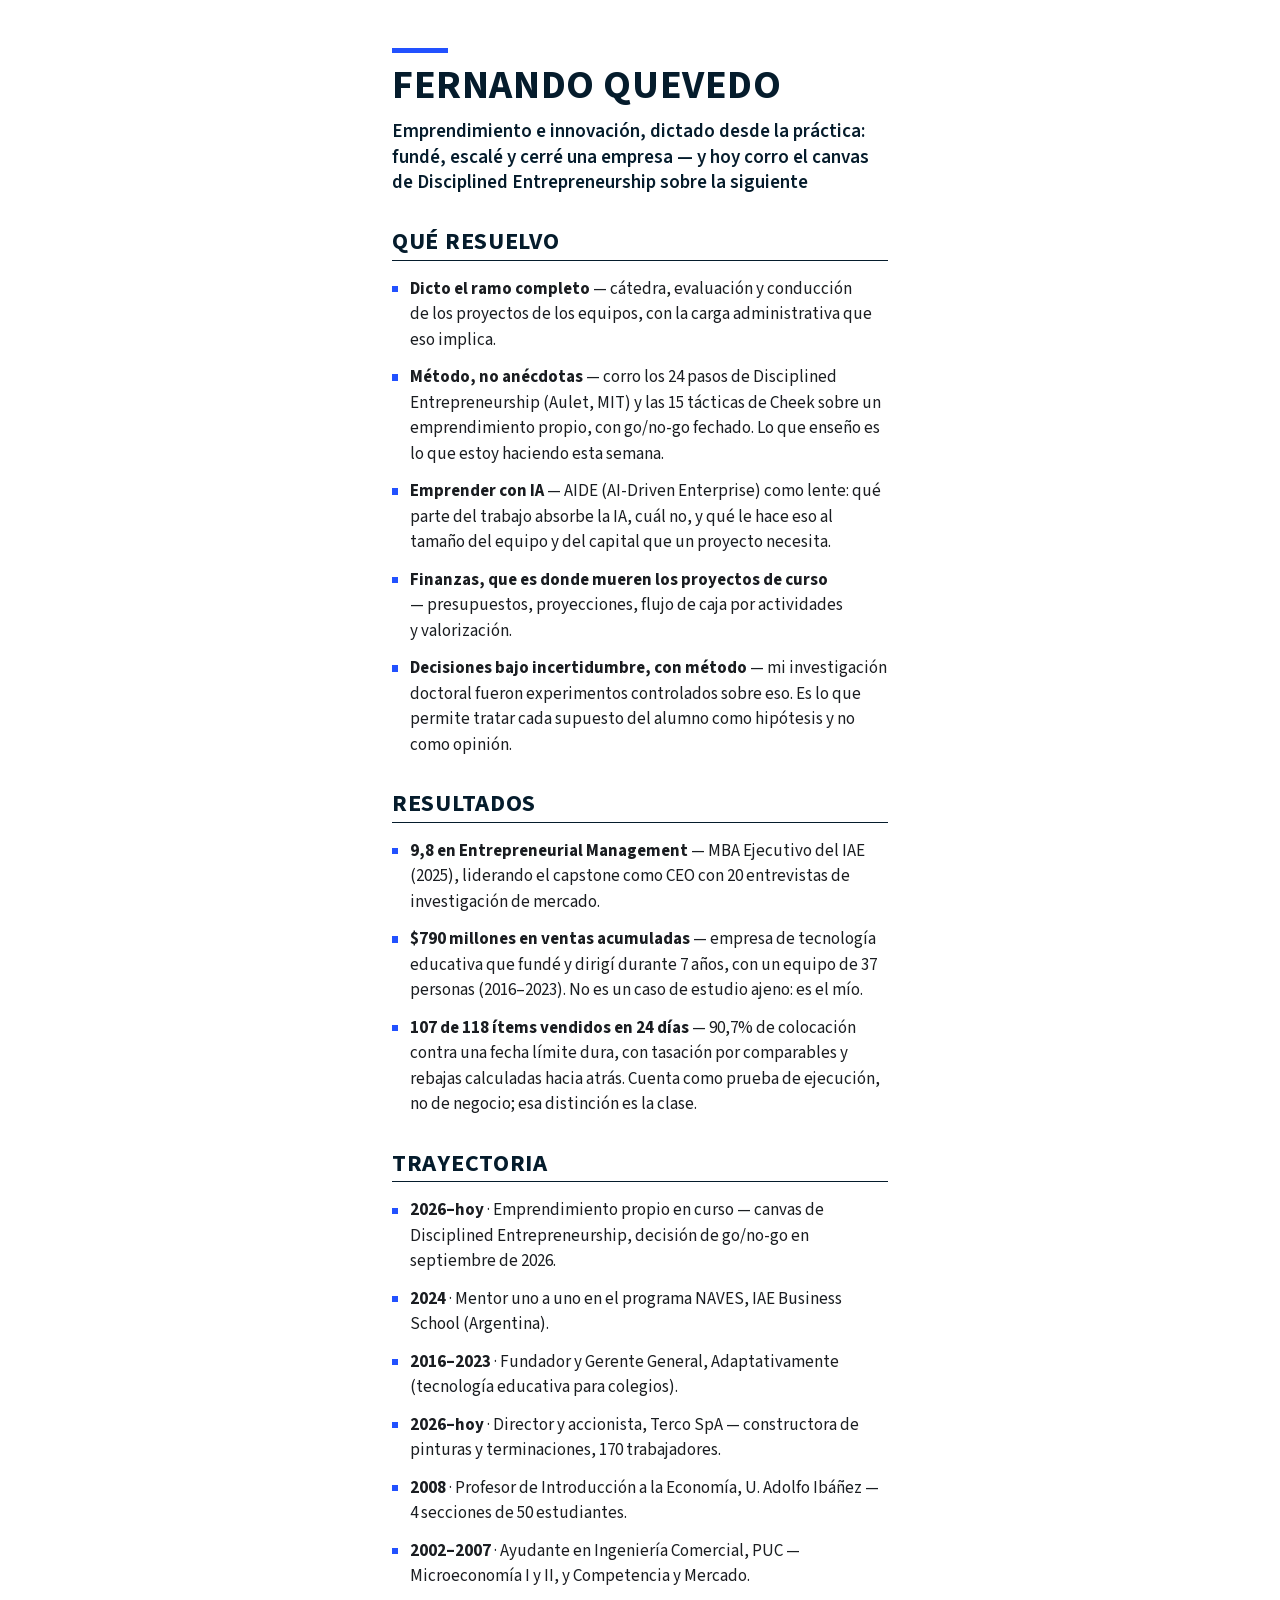
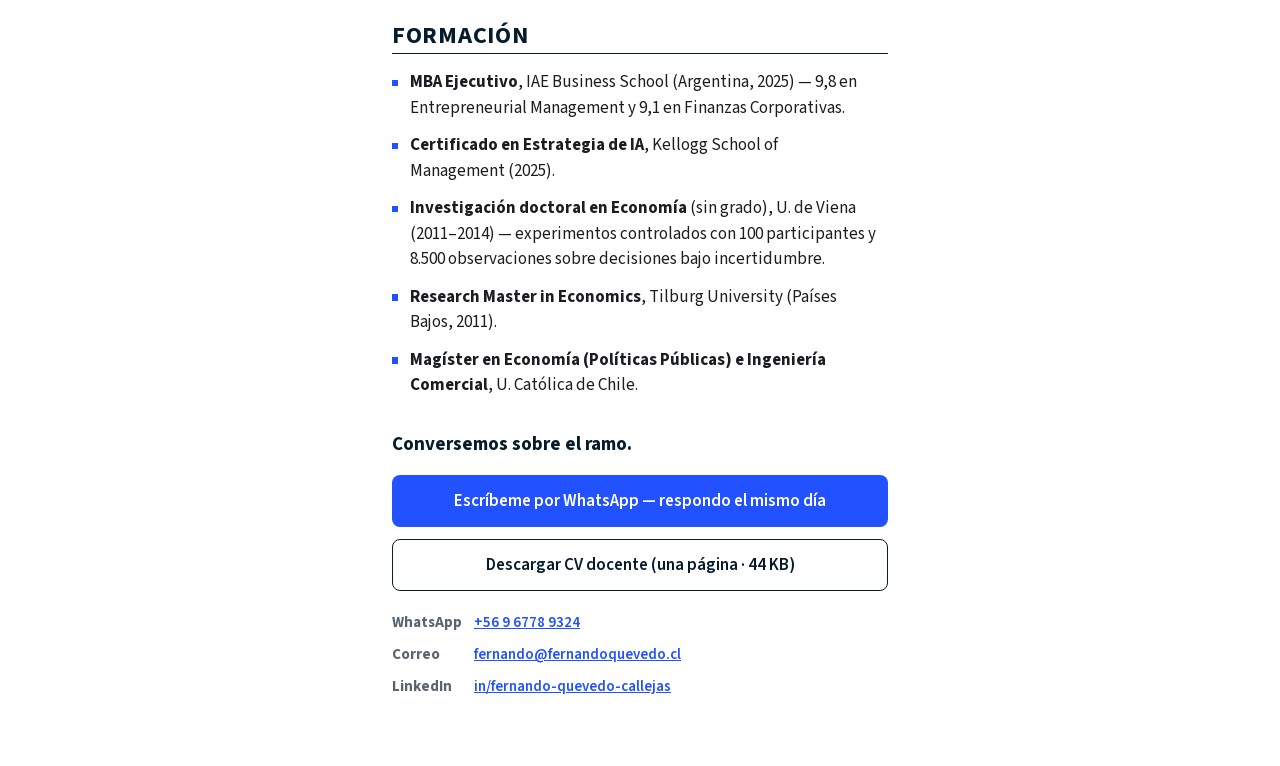
==== clases/index.html @ c81de36a "Segmento /clases/ construido (sin publicar) y CV docente reescrito DOCENCIA UNIVERSITARIA, dirigido " ====
<!DOCTYPE html>
<html lang="es">
<head>
<meta charset="utf-8">
<meta name="viewport" content="width=device-width, initial-scale=1">

<!-- noindex: esta página se reparte por link directo; no debe salir
     en Google. Solo la raíz del sitio es indexable. -->
<meta name="robots" content="noindex">

<title>Fernando Quevedo — Emprendimiento · Docencia universitaria</title>
<meta name="description" content="Los 24 pasos de MIT sobre un emprendimiento propio, no sobre un caso. Conversemos sobre el ramo.">

<link rel="preload" href="/assets/fonts/source-sans-3-latin.woff2"
      as="font" type="font/woff2" crossorigin>
<link rel="stylesheet" href="/assets/css/base.css">

<!-- Open Graph. El og:title NO repite lo que ya dice la imagen: es el
     único renglón que WhatsApp dibuja en negrita, así que se gasta
     entero en la promesa. Ver SPEC CANÓNICA TARJETA v6 en CLAUDE.md. -->
<meta property="og:type" content="website">
<meta property="og:title" content="El método que enseño es el que estoy corriendo">
<meta property="og:description" content="Los 24 pasos de MIT sobre un emprendimiento propio, no sobre un caso. Conversemos sobre el ramo.">
<meta property="og:url" content="https://www.fernandoquevedo.cl/clases/">
<meta property="og:image" content="https://www.fernandoquevedo.cl/assets/img/og-clases.jpg">
<meta property="og:image:width" content="1200">
<meta property="og:image:height" content="630">
<meta property="og:image:alt" content="Fernando Quevedo — Emprendimiento · Docencia universitaria">
<meta property="og:locale" content="es_CL">
</head>

<body>
<main class="wrap">

  <!-- 1. Nombre + propuesta de valor -->
  <header>
    <div class="barra-marca" aria-hidden="true"></div>
    <h1 class="nombre">Fernando Quevedo</h1>
    <p class="lema">
      Emprendimiento e innovación, dictado desde la práctica: fundé,
      escalé y cerré una empresa — y hoy corro el canvas de Disciplined
      Entrepreneurship sobre la siguiente
    </p>
  </header>

  <!-- 2. Qué resuelvo -->
  <section>
    <h2 class="titulo-seccion">Qué resuelvo</h2>
    <ul class="lista" role="list">
      <li><strong>Dicto el ramo completo</strong> — cátedra, evaluación
        y conducción de los proyectos de los equipos, con la carga
        administrativa que eso implica.</li>
      <li><strong>Método, no anécdotas</strong> — corro los 24 pasos de
        Disciplined Entrepreneurship (Aulet, MIT) y las 15 tácticas de
        Cheek sobre un emprendimiento propio, con go/no-go fechado. Lo
        que enseño es lo que estoy haciendo esta semana.</li>
      <li><strong>Emprender con IA</strong> — AIDE (AI-Driven
        Enterprise) como lente: qué parte del trabajo absorbe la IA,
        cuál no, y qué le hace eso al tamaño del equipo y del capital
        que un proyecto necesita.</li>
      <li><strong>Finanzas, que es donde mueren los proyectos de
        curso</strong> — presupuestos, proyecciones, flujo de caja por
        actividades y valorización.</li>
      <li><strong>Decisiones bajo incertidumbre, con método</strong> —
        mi investigación doctoral fueron experimentos controlados sobre
        eso. Es lo que permite tratar cada supuesto del alumno como
        hipótesis y no como opinión.</li>
    </ul>
  </section>

  <!-- 3. Resultados -->
  <section>
    <h2 class="titulo-seccion">Resultados</h2>
    <ul class="lista" role="list">
      <li><strong>9,8 en Entrepreneurial Management</strong> — MBA
        Ejecutivo del IAE (2025), liderando el capstone como CEO con 20
        entrevistas de investigación de mercado.</li>
      <li><strong>$790 millones en ventas acumuladas</strong> — empresa
        de tecnología educativa que fundé y dirigí durante 7 años, con
        un equipo de 37 personas (2016–2023). No es un caso de estudio
        ajeno: es el mío.</li>
      <li><strong>107 de 118 ítems vendidos en 24 días</strong> — 90,7%
        de colocación contra una fecha límite dura, con tasación por
        comparables y rebajas calculadas hacia atrás. Cuenta como prueba
        de ejecución, no de negocio; esa distinción es la clase.</li>
    </ul>
  </section>

  <!-- 4. Trayectoria -->
  <section>
    <h2 class="titulo-seccion">Trayectoria</h2>
    <ul class="lista" role="list">
      <li><strong>2026–hoy</strong> · Emprendimiento propio en curso —
        canvas de Disciplined Entrepreneurship, decisión de go/no-go en
        septiembre de 2026.</li>
      <li><strong>2024</strong> · Mentor uno a uno en el programa NAVES,
        IAE Business School (Argentina).</li>
      <li><strong>2016–2023</strong> · Fundador y Gerente General,
        Adaptativamente (tecnología educativa para colegios).</li>
      <li><strong>2026–hoy</strong> · Director y accionista, Terco SpA
        — constructora de pinturas y terminaciones, 170 trabajadores.</li>
      <li><strong>2008</strong> · Profesor de Introducción a la
        Economía, U. Adolfo Ibáñez — 4 secciones de 50 estudiantes.</li>
      <li><strong>2002–2007</strong> · Ayudante en Ingeniería Comercial,
        PUC — Microeconomía I y II, y Competencia y Mercado.</li>
    </ul>
  </section>

  <!-- 5. Formación -->
  <section>
    <h2 class="titulo-seccion">Formación</h2>
    <ul class="lista" role="list">
      <li><strong>MBA Ejecutivo</strong>, IAE Business School
        (Argentina, 2025) — 9,8 en Entrepreneurial Management y 9,1 en
        Finanzas Corporativas.</li>
      <li><strong>Certificado en Estrategia de IA</strong>, Kellogg
        School of Management (2025).</li>
      <li><strong>Investigación doctoral en Economía</strong> (sin
        grado), U. de Viena (2011–2014) — experimentos controlados con
        100 participantes y 8.500 observaciones sobre decisiones bajo
        incertidumbre.</li>
      <li><strong>Research Master in Economics</strong>, Tilburg University
        (Países Bajos, 2011).</li>
      <li><strong>Magíster en Economía (Políticas Públicas) e Ingeniería
        Comercial</strong>, U. Católica de Chile.</li>
    </ul>
  </section>

  <!-- 6. CTA -->
  <section>
    <p class="cierre">Conversemos sobre el ramo.</p>

    <!-- Texto prellenado propio del segmento: el primer mensaje ya dice
         de dónde vino el contacto. -->
    <a class="boton boton--primario"
       href="https://wa.me/56967789324?text=Hola%20Fernando%2C%20vi%20tu%20p%C3%A1gina%20%28Docencia%29">
      Escríbeme por WhatsApp — respondo el mismo día
    </a>

    <!-- 7. Descarga del PDF -->
    <a class="boton boton--secundario"
       href="/assets/docs/Fernando%20Quevedo%20-%20Docencia.pdf"
       download>
      Descargar CV docente (una página · 44 KB)
    </a>

    <dl class="contacto">
      <dt class="etiqueta">WhatsApp</dt>
      <dd class="dato"><a href="tel:+56967789324">+56 9 6778 9324</a></dd>

      <dt class="etiqueta">Correo</dt>
      <dd class="dato"><a href="mailto:fernando@fernandoquevedo.cl">fernando@fernandoquevedo.cl</a></dd>

      <dt class="etiqueta">LinkedIn</dt>
      <dd class="dato"><a href="https://www.linkedin.com/in/fernando-quevedo-callejas/"
         aria-label="LinkedIn: in/fernando-quevedo-callejas">in/fernando-quevedo-callejas</a></dd>
    </dl>
  </section>

</main>
</body>
</html>
---- assets/css/base.css ----
/* ============================================================
   base.css — hoja de estilos ÚNICA para todo el sitio.
   Todos los segmentos heredan de aquí: un cambio se propaga solo.

   IDENTIDAD VISUAL: extraída del CV A4 hecho en Claude Design
   ("Fernando Quevedo - Asesorias A4"). Los colores, la tipografía y
   la jerarquía de abajo son los de ese documento, replicados en HTML
   semántico. El export original NO se incrusta: depende de React
   (70 KB) y de un shell de impresión con unidades en milímetros, así
   que no funcionaría sin JavaScript ni se adaptaría a un celular.

   Bloques:
     1. TOKENS      → variables de color, tipografía y espacio
     2. TIPOGRAFÍA  → la fuente auto-hospedada
     3. BASE        → elementos HTML crudos
     4. COMPONENTES → piezas reutilizables
   ============================================================ */


/* ------------------------------------------------------------
   1. TOKENS  (design tokens = valores con nombre, definidos una
   sola vez y reutilizados mediante var(...). Para cambiar la
   identidad del sitio completo, edita solo este bloque.)
   ------------------------------------------------------------ */
:root {
  /* Color — los 5 del CV. Entre paréntesis, el contraste medido
     contra blanco: WCAG AA exige 4.5:1 para texto normal. */
  --c-deep:     #051C2C;  /* azul profundo: nombre y títulos  (16.4:1) */
  --c-accent:   #2251FF;  /* azul vivo: barras, viñetas, CTA   (5.6:1) */
  --c-ink:      #1A1D21;  /* texto de lectura                 (15.3:1) */
  --c-ink-soft: #5A6470;  /* texto secundario                  (6.0:1) */
  --c-bg:       #FFFFFF;
  --c-line:     #D5DAE0;  /* líneas divisorias suaves */

  /* Tipografía — Source Sans 3, la del CV, auto-hospedada. */
  --font-base: "Source Sans 3", -apple-system, BlinkMacSystemFont,
               "Segoe UI", Roboto, "Helvetica Neue", Arial, sans-serif;

  /* Escala derivada del CV, donde el cuerpo es 11pt:
     nombre 26pt (2.4×) · título de sección 15pt (1.36×) */
  --fs-body:    1.0625rem;  /* 17px: cómodo en celular */
  --fs-nombre:  1.875rem;
  --fs-lema:    1.0625rem;
  /* 22px, no 20px. A 20 el título de sección superaba al cuerpo solo en
     un 18%, y la jerarquía la sostenían la caja alta, el peso, el color
     y la línea inferior — no el tamaño. Bastaba que un segmento futuro
     soltara una de esas cuatro señales para que se cayera. */
  --fs-seccion: 1.375rem;
  --fs-small:   0.9375rem;

  /* Espacio — escala única para que todo respire igual */
  --sp-1: 0.25rem;
  --sp-2: 0.5rem;
  --sp-3: 0.75rem;
  --sp-4: 1rem;
  --sp-5: 1.5rem;
  --sp-6: 2rem;
  --sp-7: 3rem;

  --radius: 8px;
  --ancho-max: 34rem;  /* ancho de lectura cómodo en pantalla grande */
}


/* ------------------------------------------------------------
   2. TIPOGRAFÍA

   Source Sans 3 es una fuente VARIABLE: un solo archivo de 28 KB
   cubre los pesos 400 a 700, en vez de tres archivos separados.
   Se sirve desde este mismo sitio (no desde Google) para que el
   celular abra una sola conexión y no dependa de terceros.

   font-display:swap = el texto se muestra de inmediato con la
   fuente del sistema y cambia a Source Sans 3 al cargar. Nunca
   hay una pantalla en blanco esperando la fuente.
   ------------------------------------------------------------ */
@font-face {
  font-family: "Source Sans 3";
  font-style: normal;
  font-weight: 400 700;      /* rango, no un valor: es variable */
  font-display: swap;
  src: url("/assets/fonts/source-sans-3-latin.woff2") format("woff2");
  /* Subconjunto latino: cubre tildes, ñ, ¿ y los guiones largos. */
  unicode-range: U+0000-00FF, U+0131, U+0152-0153, U+02BB-02BC,
                 U+02C6, U+02DA, U+02DC, U+0304, U+0308, U+0329,
                 U+2000-206F, U+20AC, U+2122, U+2191, U+2193,
                 U+2212, U+2215, U+FEFF, U+FFFD;
}


/* ------------------------------------------------------------
   3. BASE
   ------------------------------------------------------------ */

/* border-box = el padding no agranda las cajas. Evita desbordes
   horizontales en pantallas angostas. */
*, *::before, *::after { box-sizing: border-box; }

html { -webkit-text-size-adjust: 100%; }  /* Safari iOS no reescala solo */

body {
  margin: 0;
  background: var(--c-bg);
  color: var(--c-ink);
  font-family: var(--font-base);
  font-size: var(--fs-body);
  line-height: 1.5;
  overflow-wrap: break-word;  /* nada se desborda en celulares angostos */
}

h1, h2, h3, p, ul { margin: 0; }
ul { padding: 0; list-style: none; }

strong { font-weight: 700; color: inherit; }

a { color: var(--c-accent); }

/* Foco visible para quien navega con teclado (requisito WCAG).

   El anillo va en --c-deep, no en --c-accent: el botón primario ES
   --c-accent, así que un anillo azul sobre él solo se veía gracias al
   outline-offset, que lo empujaba fuera del botón hasta el blanco. Era
   cumplir por accidente — bastaba que alguien pusiera offset:0 para que
   el foco desapareciera justo en el botón más importante del sitio.
   El box-shadow blanco dibuja un halo pegado al elemento, de modo que
   el anillo oscuro siempre tiene blanco a ambos lados y contrasta
   17,4:1, sea cual sea el fondo que tenga debajo. */
a:focus-visible {
  outline: 3px solid var(--c-deep);
  outline-offset: 3px;
  box-shadow: 0 0 0 3px var(--c-bg);
  border-radius: 2px;
}

/* Contenedor de página: mobile-first (padding chico), se centra y se
   limita en pantallas grandes. */
.wrap {
  max-width: var(--ancho-max);
  margin: 0 auto;
  padding: var(--sp-6) var(--sp-4) var(--sp-7);
}


/* ------------------------------------------------------------
   4. COMPONENTES
   ------------------------------------------------------------ */

/* --- Barra azul de arranque (en el CV: 12mm × 1.2mm sobre el
       nombre). Es la firma visual de la identidad. --- */
.barra-marca {
  width: 3rem;
  height: 4px;
  background: var(--c-accent);
  margin-bottom: var(--sp-3);
}

/* --- Nombre --- */
.nombre {
  font-size: var(--fs-nombre);
  font-weight: 700;
  color: var(--c-deep);
  line-height: 1.05;
  /* Tracking POSITIVO en caja alta. Las mayúsculas se dibujan con prosa
     lateral calibrada para convivir con minúsculas; al componer solo en
     versalitas esa prosa queda corta y las letras se apiñan. Aquí había
     tracking negativo, que es exactamente al revés. */
  letter-spacing: 0.015em;
  text-transform: uppercase;
}

/* --- Propuesta de valor: en el CV va en azul profundo y semibold,
       no en gris. Es afirmación, no pie de foto. --- */
.lema {
  margin-top: var(--sp-3);
  font-size: var(--fs-lema);
  font-weight: 600;
  color: var(--c-deep);
  line-height: 1.35;
  text-wrap: pretty;  /* evita que quede una palabra sola al final */
}

/* --- Sección: título grande en versalitas + línea fina, tal como
       el CV. --- */
section { margin-top: var(--sp-6); }

/* La línea bajo el título es un borde del propio <h2>: no hace falta
   un <div> vacío decorativo como en el export del CV. */
.titulo-seccion {
  font-size: var(--fs-seccion);
  font-weight: 700;
  color: var(--c-deep);
  text-transform: uppercase;
  /* Más abierto que el nombre porque va más chico: el tracking en
     versalitas escala al revés que el cuerpo. */
  letter-spacing: 0.03em;
  line-height: 1.15;
  padding-bottom: var(--sp-1);
  border-bottom: 1px solid var(--c-deep);
  margin-bottom: var(--sp-4);
}

/* --- Listas con viñeta cuadrada azul ---
   La viñeta se dibuja con CSS (una caja de color), no con el
   carácter ▪: ese glifo no viene en el subconjunto latino de la
   fuente y cada navegador lo sustituiría por uno distinto. --- */
.lista > li {
  position: relative;
  padding-left: 1.15rem;
  margin-bottom: var(--sp-3);
  text-wrap: pretty;
}
.lista > li:last-child { margin-bottom: 0; }

.lista > li::before {
  content: "";
  position: absolute;
  left: 0;
  top: 0.55em;          /* alineada con la primera línea de texto */
  width: 0.4rem;
  height: 0.4rem;
  background: var(--c-accent);
}

/* ---------------------------------------------------------------
   UTILIDADES PARA SEGMENTOS EN CONSTRUCCIÓN
   Estas tres clases no las usa /mariapinto/ (ya está completo), pero
   son las que sirven al crear un segmento nuevo: marcar el contenido
   que falta de forma bien visible y bajar el tono de un texto
   secundario. No borrar: las necesita el procedimiento de la Fase 5.
   --------------------------------------------------------------- */

/* Texto secundario dentro de una lista (ej. el detalle de un cargo) */
.suave { color: var(--c-ink-soft); }


/* --- Botones ---
   min-height 52px: el mínimo cómodo para el dedo en un celular. */
.boton {
  /* flex centra el texto en los dos ejes aunque ocupe dos líneas */
  display: flex;
  align-items: center;
  justify-content: center;
  width: 100%;
  min-height: 52px;
  padding: var(--sp-3) var(--sp-4);
  border-radius: var(--radius);
  text-align: center;
  text-decoration: none;
  font-weight: 600;
  line-height: 1.3;
}

.boton--primario {
  background: var(--c-accent);
  color: #FFFFFF;
  font-size: var(--fs-body);
}

.boton--secundario {
  background: var(--c-bg);
  color: var(--c-deep);
  border: 1.5px solid var(--c-deep);
  font-size: var(--fs-body);
  margin-top: var(--sp-3);
}

/* --- Cierre y contacto --- */
.cierre {
  font-size: var(--fs-lema);
  font-weight: 700;
  color: var(--c-deep);
  margin-bottom: var(--sp-4);
}

/* Bloque de contacto: <dl> en rejilla de dos columnas, etiqueta a la
   izquierda y dato a la derecha. El texto va completo y visible para
   copiarlo o marcarlo a mano —esa siempre fue la intención—, pero
   además es enlace, porque un <a href="tel:"> explícito funciona en
   todos los visores; lo que WhatsApp no hace de forma confiable es
   AUTODETECTAR texto plano, que es otra cosa. */
.contacto {
  margin-top: var(--sp-4);
  display: grid;
  grid-template-columns: auto 1fr;
  gap: 0 var(--sp-3);
  align-items: baseline;
  font-size: var(--fs-small);
  color: var(--c-ink-soft);
  line-height: 1.6;
}

/* La etiqueta ya NO va en azul. Usaba exactamente el color del único
   enlace real de la página, en negrita, así que la gente tocaba
   "WhatsApp" esperando que abriera algo y no pasaba nada: un fallo
   silencioso, sin error visible. Ahora el azul significa una sola cosa
   en toda la página, que es "esto se puede tocar". */
.contacto .etiqueta { color: var(--c-ink-soft); font-weight: 700; }
.contacto dd        { margin: 0; }

/* padding vertical para llevar el área táctil sobre los 24 px que pide
   la WCAG 2.5.8: el enlace de LinkedIn medía 18 px de alto. */
.contacto a {
  display: inline-block;
  padding: var(--sp-1) 0;
  font-weight: 600;
}


/* --- Marca de contenido pendiente: visible a propósito --- */
.pendiente {
  display: inline-block;
  padding: 0 var(--sp-2);
  background: #FFF3CD;
  border: 1px dashed #8A6500;
  border-radius: 4px;
  color: #5C4400;
  font-size: var(--fs-small);
  font-weight: 600;
}

/* Caja de imagen aún no entregada */
.placeholder-img {
  display: flex;
  align-items: center;
  justify-content: center;
  gap: var(--sp-2);
  text-align: center;
  padding: var(--sp-6) var(--sp-4);
  margin-bottom: var(--sp-5);
  background: #F4F6F8;
  border: 2px dashed var(--c-line);
  border-radius: var(--radius);
  color: var(--c-ink-soft);
  font-size: var(--fs-small);
}


/* --- Tarjeta neutra de la raíz --- */
.tarjeta-neutra {
  min-height: 100vh;
  display: flex;
  flex-direction: column;
  justify-content: center;
}

.bloque-cta { margin-top: var(--sp-6); }

.linea-linkedin {
  margin-top: var(--sp-4);
  text-align: center;
  font-size: var(--fs-small);
}


/* ------------------------------------------------------------
   AJUSTES PARA PANTALLA GRANDE
   Mobile-first: todo lo de arriba es el celular; esto solo agranda.
   ------------------------------------------------------------ */
@media (min-width: 40rem) {
  :root {
    --fs-nombre:  2.5rem;
    --fs-lema:    1.1875rem;
    --fs-seccion: 1.5rem;
  }
  .wrap { padding: var(--sp-7) var(--sp-5); }
  .barra-marca { width: 3.5rem; height: 5px; }
}
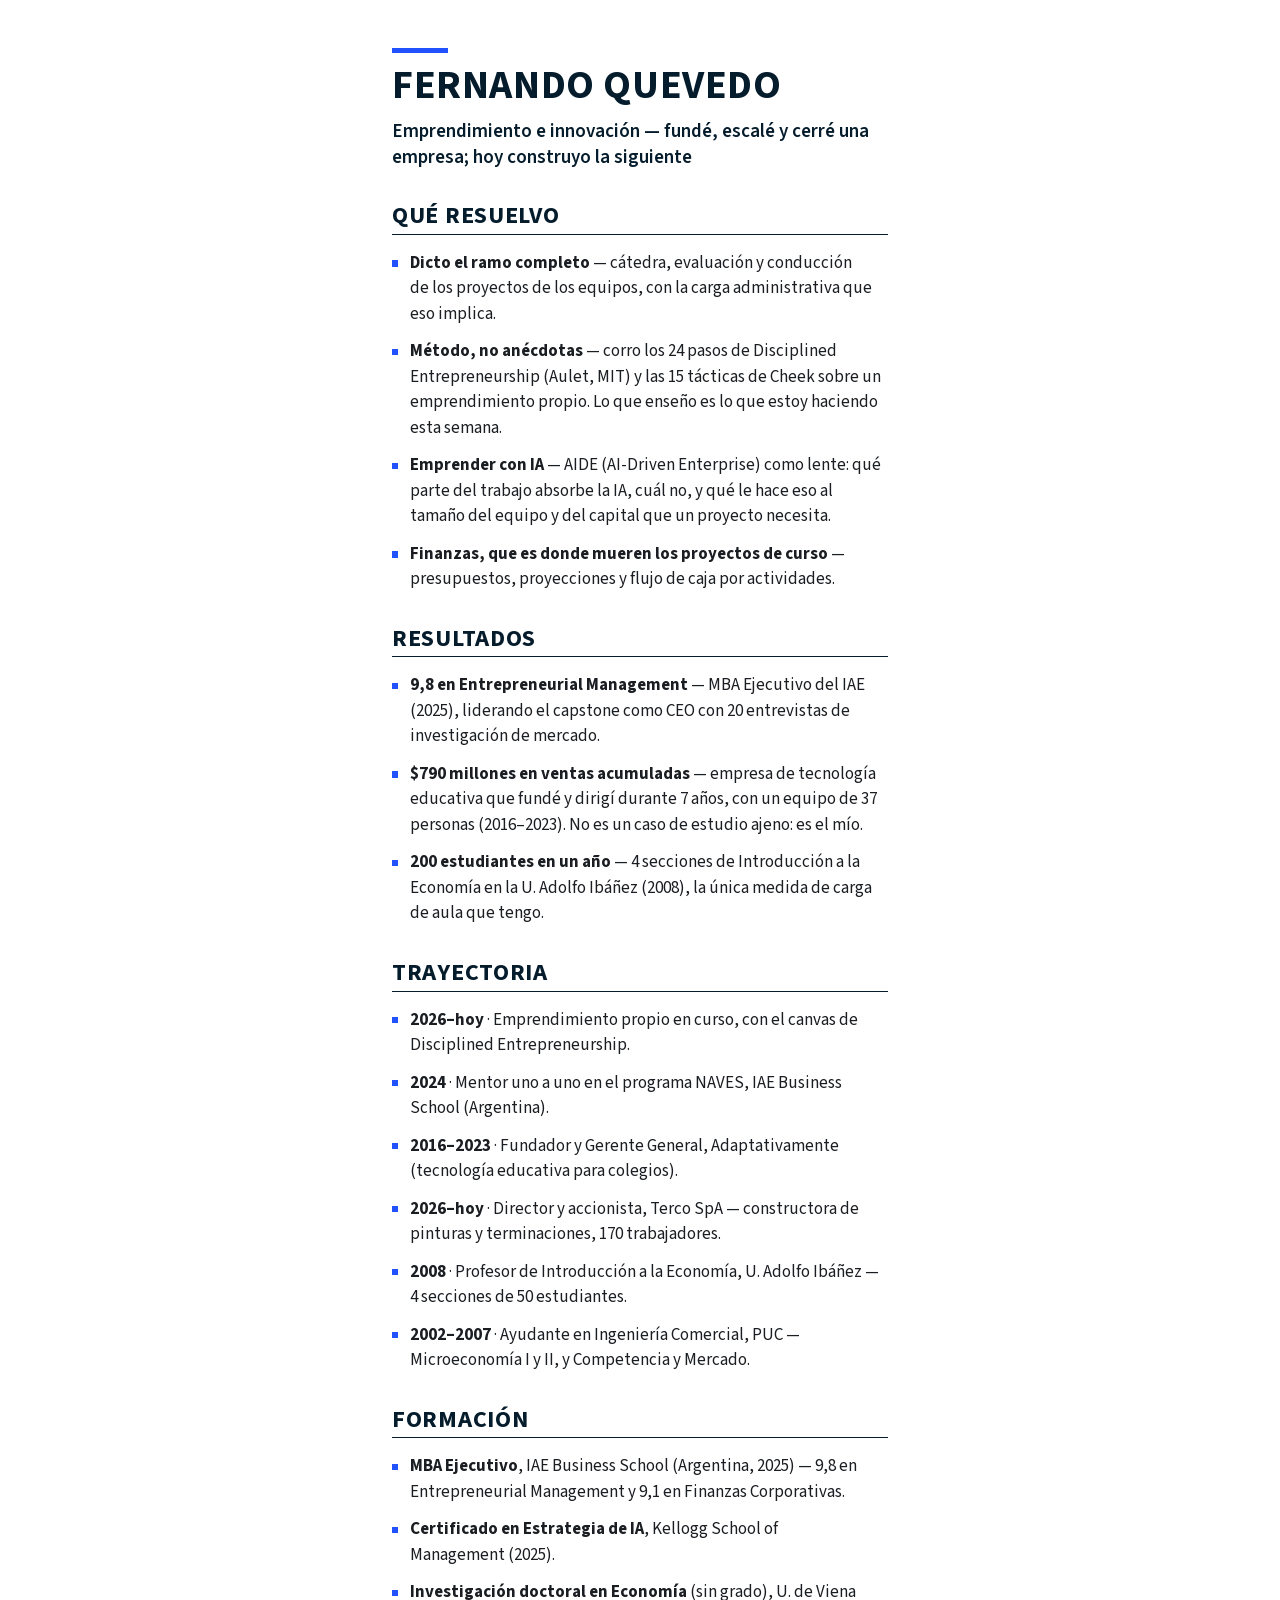
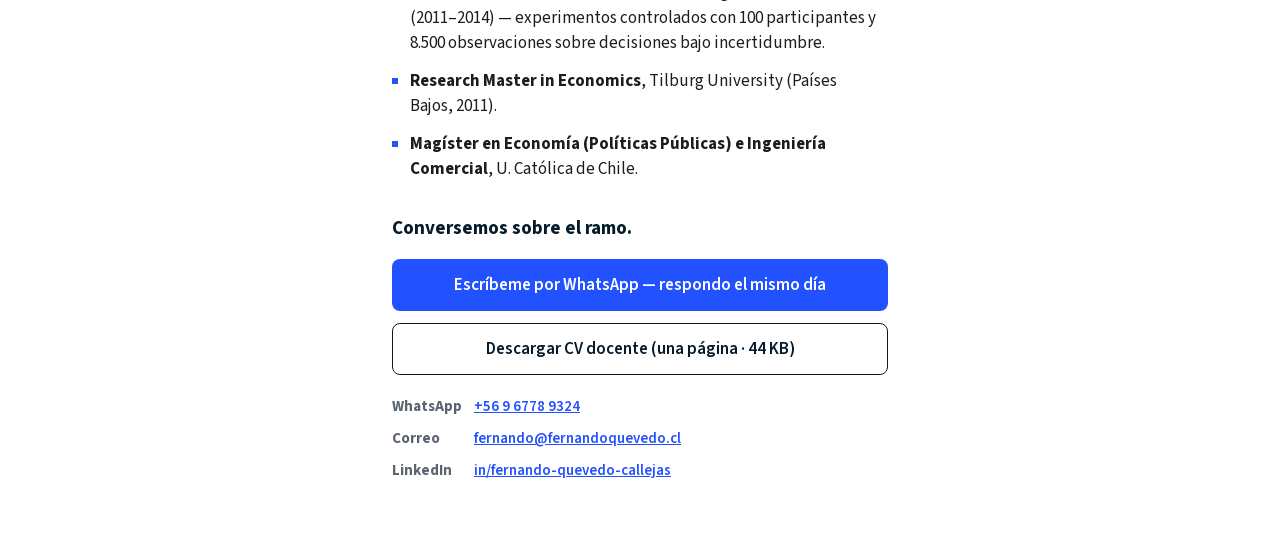
==== commit 6ed88e77: "Publica /clases/: docencia universitaria Segmento nuevo para escuelas de negocios, dirigido a la UAN" ====
--- a/clases/index.html
+++ b/clases/index.html
@@ -37,9 +37,8 @@
     <div class="barra-marca" aria-hidden="true"></div>
     <h1 class="nombre">Fernando Quevedo</h1>
     <p class="lema">
-      Emprendimiento e innovación, dictado desde la práctica: fundé,
-      escalé y cerré una empresa — y hoy corro el canvas de Disciplined
-      Entrepreneurship sobre la siguiente
+      Emprendimiento e innovación — fundé, escalé y cerré una
+      empresa; hoy construyo la siguiente
     </p>
   </header>
 
@@ -52,19 +51,15 @@
         administrativa que eso implica.</li>
       <li><strong>Método, no anécdotas</strong> — corro los 24 pasos de
         Disciplined Entrepreneurship (Aulet, MIT) y las 15 tácticas de
-        Cheek sobre un emprendimiento propio, con go/no-go fechado. Lo
-        que enseño es lo que estoy haciendo esta semana.</li>
+        Cheek sobre un emprendimiento propio. Lo que enseño es lo que
+        estoy haciendo esta semana.</li>
       <li><strong>Emprender con IA</strong> — AIDE (AI-Driven
         Enterprise) como lente: qué parte del trabajo absorbe la IA,
         cuál no, y qué le hace eso al tamaño del equipo y del capital
         que un proyecto necesita.</li>
       <li><strong>Finanzas, que es donde mueren los proyectos de
-        curso</strong> — presupuestos, proyecciones, flujo de caja por
-        actividades y valorización.</li>
-      <li><strong>Decisiones bajo incertidumbre, con método</strong> —
-        mi investigación doctoral fueron experimentos controlados sobre
-        eso. Es lo que permite tratar cada supuesto del alumno como
-        hipótesis y no como opinión.</li>
+        curso</strong> — presupuestos, proyecciones y flujo de caja
+        por actividades.</li>
     </ul>
   </section>
 
@@ -79,10 +74,9 @@
         de tecnología educativa que fundé y dirigí durante 7 años, con
         un equipo de 37 personas (2016–2023). No es un caso de estudio
         ajeno: es el mío.</li>
-      <li><strong>107 de 118 ítems vendidos en 24 días</strong> — 90,7%
-        de colocación contra una fecha límite dura, con tasación por
-        comparables y rebajas calculadas hacia atrás. Cuenta como prueba
-        de ejecución, no de negocio; esa distinción es la clase.</li>
+      <li><strong>200 estudiantes en un año</strong> — 4 secciones de
+        Introducción a la Economía en la U. Adolfo Ibáñez (2008), la
+        única medida de carga de aula que tengo.</li>
     </ul>
   </section>
 
@@ -90,9 +84,8 @@
   <section>
     <h2 class="titulo-seccion">Trayectoria</h2>
     <ul class="lista" role="list">
-      <li><strong>2026–hoy</strong> · Emprendimiento propio en curso —
-        canvas de Disciplined Entrepreneurship, decisión de go/no-go en
-        septiembre de 2026.</li>
+      <li><strong>2026–hoy</strong> · Emprendimiento propio en curso,
+        con el canvas de Disciplined Entrepreneurship.</li>
       <li><strong>2024</strong> · Mentor uno a uno en el programa NAVES,
         IAE Business School (Argentina).</li>
       <li><strong>2016–2023</strong> · Fundador y Gerente General,
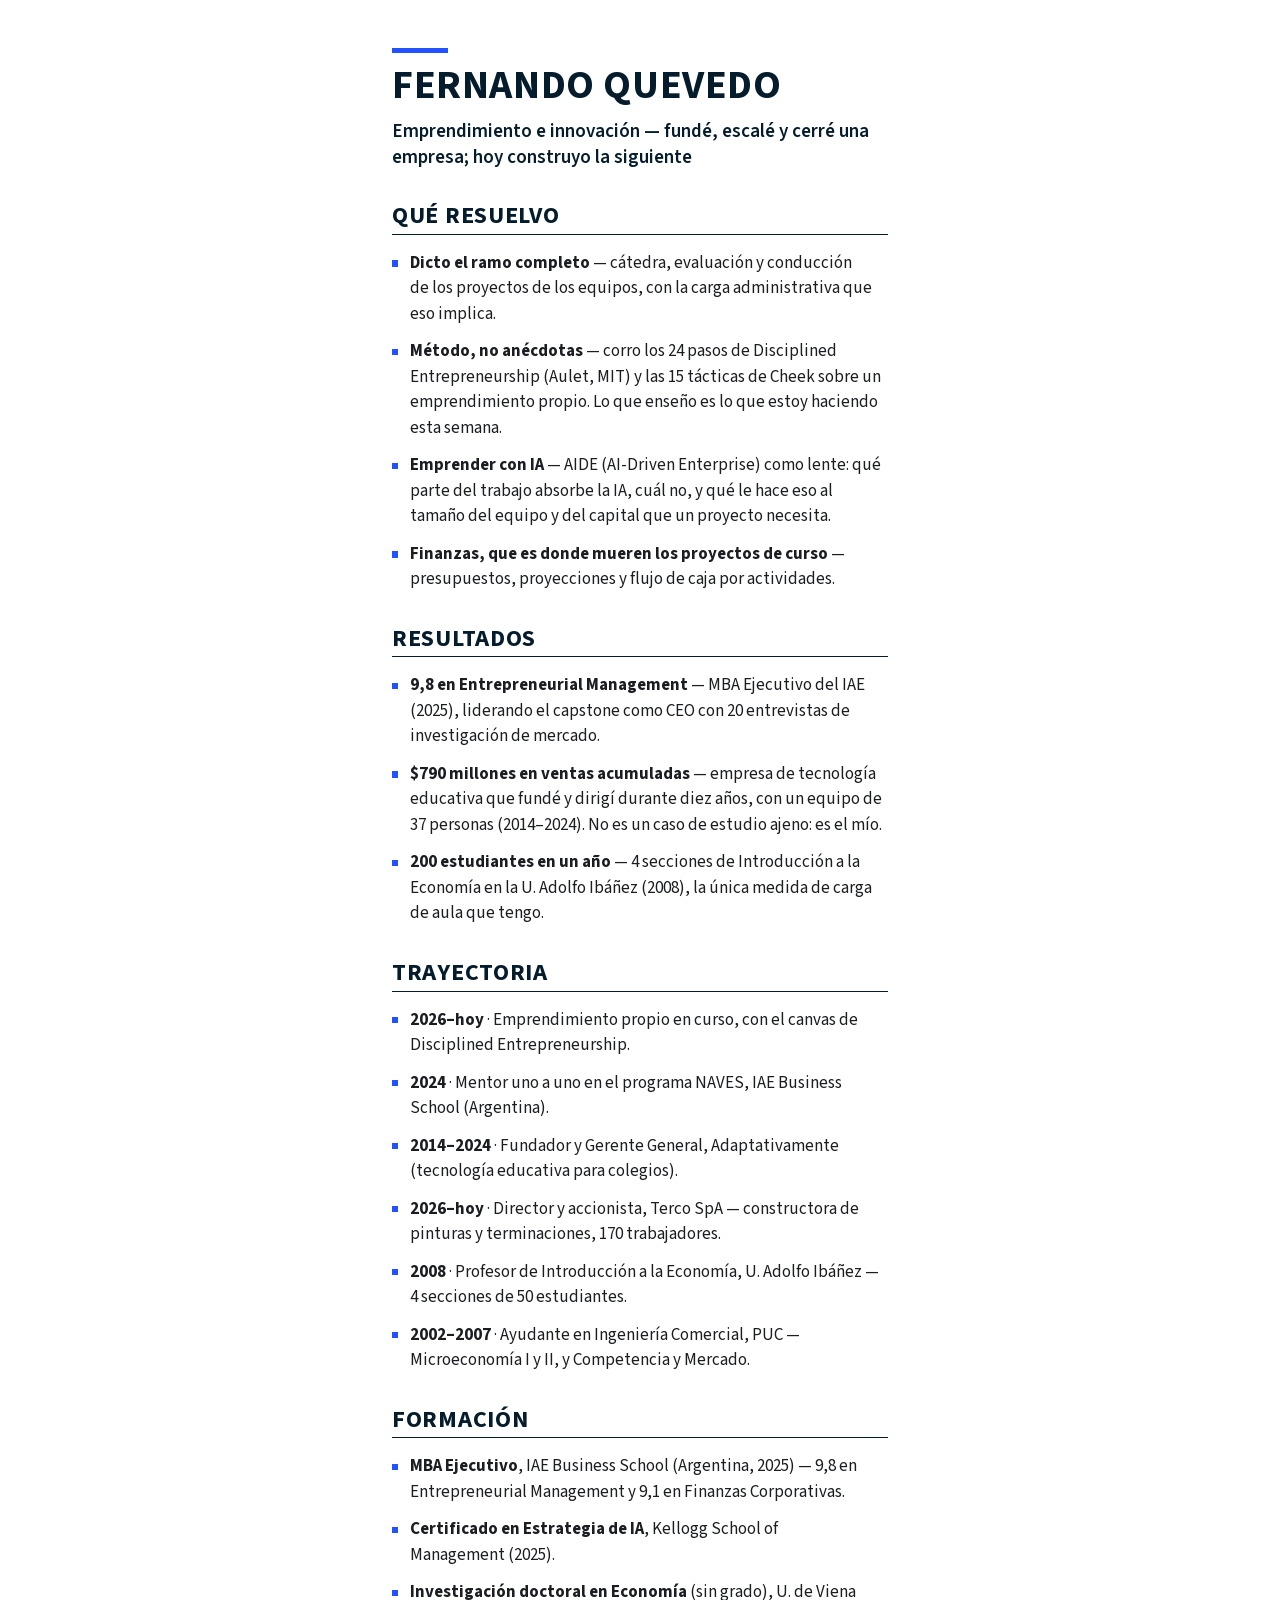
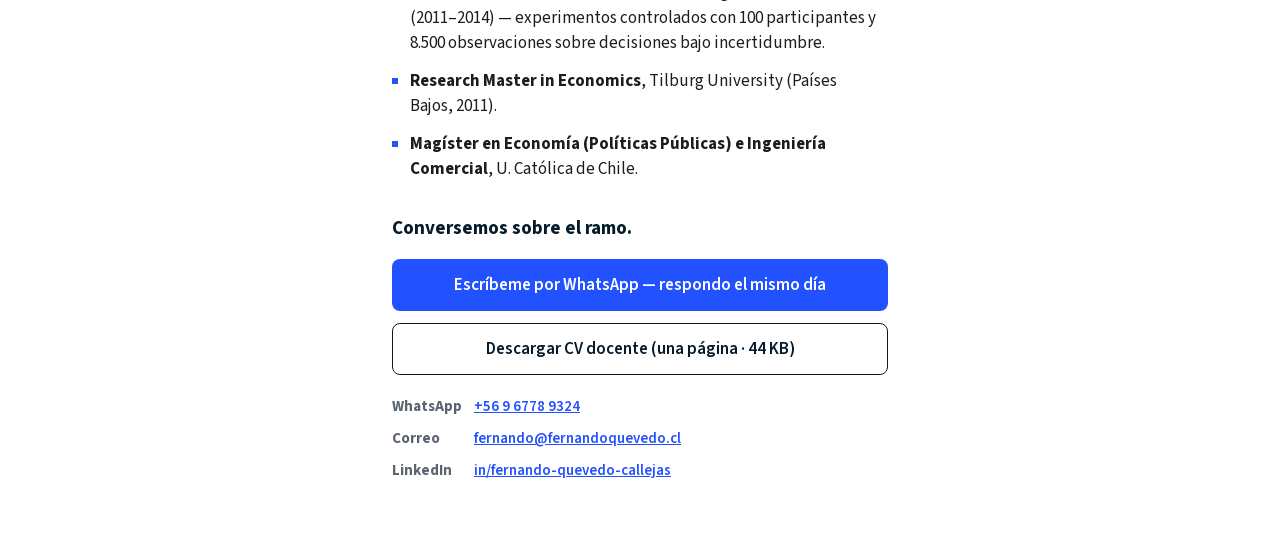
==== commit 17b6ea8a: "fix: canon de cifras alineado con LinkedIn Ante discrepancias entre documentos manda el perfil de Li" ====
--- a/clases/index.html
+++ b/clases/index.html
@@ -14,6 +14,13 @@
 <link rel="preload" href="/assets/fonts/source-sans-3-latin.woff2"
       as="font" type="font/woff2" crossorigin>
 <link rel="stylesheet" href="/assets/css/base.css">
+
+<!-- Favicon: SVG para navegadores modernos, .ico para los que piden
+     /favicon.ico por defecto, y apple-touch-icon para "Añadir a inicio"
+     en iOS. Los tres dibujan la misma marca: la barra azul del sitio. -->
+<link rel="icon" href="/favicon.svg" type="image/svg+xml">
+<link rel="icon" href="/favicon.ico" sizes="32x32">
+<link rel="apple-touch-icon" href="/apple-touch-icon.png">
 
 <!-- Open Graph. El og:title NO repite lo que ya dice la imagen: es el
      único renglón que WhatsApp dibuja en negrita, así que se gasta
@@ -71,8 +78,8 @@
         Ejecutivo del IAE (2025), liderando el capstone como CEO con 20
         entrevistas de investigación de mercado.</li>
       <li><strong>$790 millones en ventas acumuladas</strong> — empresa
-        de tecnología educativa que fundé y dirigí durante 7 años, con
-        un equipo de 37 personas (2016–2023). No es un caso de estudio
+        de tecnología educativa que fundé y dirigí durante diez años,
+        con un equipo de 37 personas (2014–2024). No es un caso de estudio
         ajeno: es el mío.</li>
       <li><strong>200 estudiantes en un año</strong> — 4 secciones de
         Introducción a la Economía en la U. Adolfo Ibáñez (2008), la
@@ -88,7 +95,7 @@
         con el canvas de Disciplined Entrepreneurship.</li>
       <li><strong>2024</strong> · Mentor uno a uno en el programa NAVES,
         IAE Business School (Argentina).</li>
-      <li><strong>2016–2023</strong> · Fundador y Gerente General,
+      <li><strong>2014–2024</strong> · Fundador y Gerente General,
         Adaptativamente (tecnología educativa para colegios).</li>
       <li><strong>2026–hoy</strong> · Director y accionista, Terco SpA
         — constructora de pinturas y terminaciones, 170 trabajadores.</li>
--- a/assets/css/base.css
+++ b/assets/css/base.css
@@ -350,6 +350,9 @@
   text-align: center;
   font-size: var(--fs-small);
 }
+/* Mismo padding que en .contacto: sin él estos enlaces quedan en 18 px
+   de alto, bajo los 24 que exige la WCAG 2.5.8. */
+.linea-linkedin a { display: inline-block; padding: var(--sp-1) 0; }
 
 
 /* ------------------------------------------------------------
